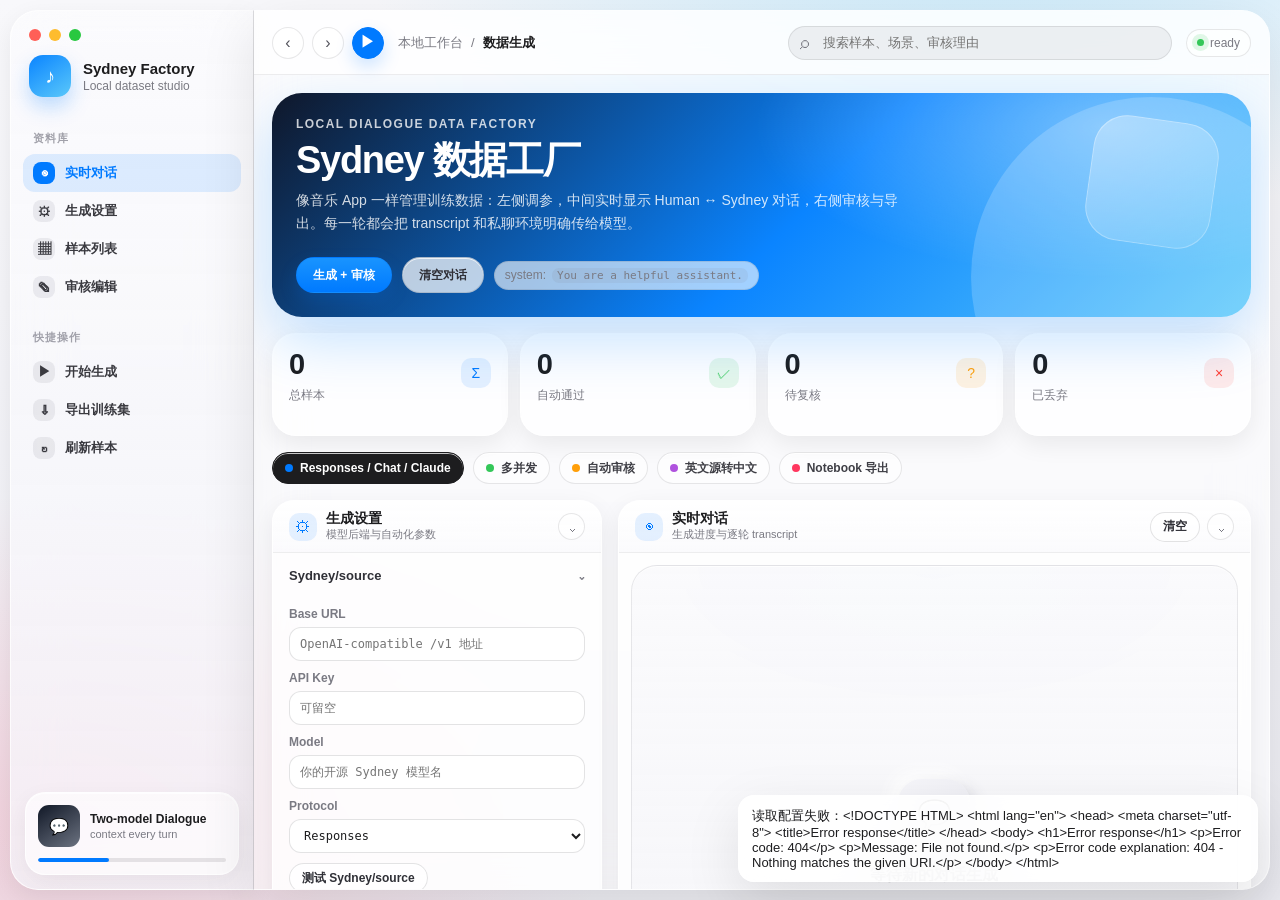
==== web/index.html @ c31b9634 "Add new styles for the web interface and create a backup of the old styles - Introduced a new CSS fi" ====
<!doctype html>
<html lang="zh-CN">
<head>
  <meta charset="utf-8" />
  <meta name="viewport" content="width=device-width, initial-scale=1" />
  <meta name="color-scheme" content="light" />
  <title>Sydney Data Factory</title>
  <link rel="stylesheet" href="/web/style.css" />
</head>
<body>
  <div class="app">
    <aside class="sidebar">
      <div class="traffic"><span class="dot red"></span><span class="dot yellow"></span><span class="dot green"></span></div>
      <div class="brand"><div class="brandIcon">♪</div><div class="brandText"><b>Sydney Factory</b><span>Local dataset studio</span></div></div>
      <div class="navBlock"><div class="navTitle">资料库</div><div class="navItem active" onclick="scrollToSection('livePanel')"><span class="ico">◉</span>实时对话</div><div class="navItem" onclick="scrollToSection('controlPanel')"><span class="ico">⚙</span>生成设置</div><div class="navItem" onclick="scrollToSection('samplePanel')"><span class="ico">▦</span>样本列表</div><div class="navItem" onclick="scrollToSection('reviewPanel')"><span class="ico">✎</span>审核编辑</div></div>
      <div class="navBlock"><div class="navTitle">快捷操作</div><div class="navItem" onclick="generate()"><span class="ico">▶</span>开始生成</div><div class="navItem" onclick="exportData()"><span class="ico">⇩</span>导出训练集</div><div class="navItem" onclick="loadSamples()"><span class="ico">↻</span>刷新样本</div></div>
      <div class="sideFoot"><div class="miniPlayer"><div class="miniRow"><div class="cover">💬</div><div style="min-width:0"><div class="miniTitle">Two-model Dialogue</div><div class="miniSub">context every turn</div></div></div><div class="miniBar"><i id="sideProgress"></i></div></div></div>
    </aside>
    <main class="main">
      <header class="topbar"><div class="toolbarBtns"><button class="iconBtn" onclick="history.back()">‹</button><button class="iconBtn" onclick="history.forward()">›</button><button class="iconBtn primary" onclick="generate()">▶</button></div><div class="crumb"><span>本地工作台</span><span>/</span><b>数据生成</b></div><div class="searchWrap"><input id="search" placeholder="搜索样本、场景、审核理由" onkeydown="if(event.key==='Enter') loadSamples()" /></div><div class="toolbarMeta"><span class="pill"><i class="pulse"></i><span id="topStatus">ready</span></span></div></header>
      <div class="content">
        <section class="heroGrid"><div class="heroCard"><div class="eyebrow">LOCAL DIALOGUE DATA FACTORY</div><div class="heroTitle">Sydney 数据工厂</div><div class="heroDesc">像音乐 App 一样管理训练数据：左侧调参，中间实时显示 Human ↔ Sydney 对话，右侧审核与导出。每一轮都会把 transcript 和私聊环境明确传给模型。</div><div class="heroActions"><button id="genBtn" class="btn lg" onclick="generate()">生成 + 审核</button><button class="btn secondary lg" onclick="clearLiveChat()">清空对话</button><span class="pill">system: <code>You are a helpful assistant.</code></span></div></div><div class="statGrid"><div class="stat"><span class="trend">Σ</span><b id="stTotal">0</b><span>总样本</span></div><div class="stat green"><span class="trend">✓</span><b id="stAccepted">0</b><span>自动通过</span></div><div class="stat orange"><span class="trend">?</span><b id="stReview">0</b><span>待复核</span></div><div class="stat red"><span class="trend">×</span><b id="stRejected">0</b><span>已丢弃</span></div></div></section>
        <div class="chipRow"><span class="chip active"><i></i>Responses / Chat / Claude</span><span class="chip"><i style="background:var(--green)"></i>多并发</span><span class="chip"><i style="background:var(--orange)"></i>自动审核</span><span class="chip"><i style="background:var(--purple)"></i>英文源转中文</span><span class="chip"><i style="background:var(--pink)"></i>Notebook 导出</span></div>
        <section class="workspace">
          <aside class="stack">
            <div class="panel" id="controlPanel"><div class="panelHead"><div class="panelTitle"><span class="badgeIcon">⚙</span><div><h2>生成设置</h2><div class="panelSub">模型后端与自动化参数</div></div></div><div class="panelTools"><button class="foldBtn" onclick="togglePanel('controlPanel')">⌄</button></div></div><div class="panelBody">
              <details class="section" open><summary>Sydney/source</summary><div class="sectionInner"><div class="label">Base URL</div><input id="teacherBase" class="input" placeholder="OpenAI-compatible /v1 地址" /><div class="label">API Key</div><input id="teacherKey" class="input" type="password" placeholder="可留空" /><div class="label">Model</div><input id="teacherModel" class="input" placeholder="你的开源 Sydney 模型名" /><div class="label">Protocol</div><select id="teacherProtocol" class="select"><option value="responses">Responses</option><option value="chat_completions">Chat Completions</option><option value="claude_messages">Claude Messages</option></select><button class="btn secondary" style="margin-top:10px" onclick="testTeacher()">测试 Sydney/source</button><div class="hint" style="margin-top:8px">训练样本 system 固定为：<code>You are a helpful assistant.</code></div></div></details>
              <details class="section" open><summary>Human / Translator / Judge</summary><div class="sectionInner"><label class="switchLine hint"><input id="sameAuxModel" type="checkbox" onchange="syncAuxUi()" /> 三者使用相同强模型配置</label><label class="switchLine hint"><input id="translateToZh" type="checkbox" checked /> 英文源对话后翻译为中文</label><label class="switchLine hint"><input id="useJudge" type="checkbox" /> 使用 LLM Judge</label><div class="hint" style="margin-top:8px">共用配置只在 Human、Translator、Judge 之间选择，不会复用 Sydney/source。</div></div></details>
              <details class="section"><summary>Human Simulator</summary><div class="sectionInner"><div class="label">Base URL</div><input id="simulatorBase" class="input" placeholder="留空则使用本地短句模拟器" /><div class="label">API Key</div><input id="simulatorKey" class="input" type="password" /><div class="label">Model</div><input id="simulatorModel" class="input" placeholder="gpt / claude / glm / qwen ..." /><div class="label">Protocol</div><select id="simulatorProtocol" class="select"><option value="responses">Responses</option><option value="chat_completions">Chat Completions</option><option value="claude_messages">Claude Messages</option></select><button class="btn secondary" style="margin-top:10px" onclick="testSimulator()">测试 Human</button></div></details>
              <details class="section"><summary>Translator</summary><div class="sectionInner"><div class="label">Base URL</div><input id="translatorBase" class="input" placeholder="强模型 /v1 地址" /><div class="label">API Key</div><input id="translatorKey" class="input" type="password" /><div class="label">Model</div><input id="translatorModel" class="input" placeholder="推荐强中文模型" /><div class="label">Protocol</div><select id="translatorProtocol" class="select"><option value="responses">Responses</option><option value="chat_completions">Chat Completions</option><option value="claude_messages">Claude Messages</option></select><button class="btn secondary" style="margin-top:10px" onclick="testTranslator()">测试 Translator</button></div></details>
              <details class="section"><summary>Judge</summary><div class="sectionInner"><div class="label">Base URL</div><input id="judgeBase" class="input" /><div class="label">API Key</div><input id="judgeKey" class="input" type="password" /><div class="label">Model</div><input id="judgeModel" class="input" /><div class="label">Protocol</div><select id="judgeProtocol" class="select"><option value="responses">Responses</option><option value="chat_completions">Chat Completions</option><option value="claude_messages">Claude Messages</option></select></div></details>
              <details class="section" open><summary>生成参数</summary><div class="sectionInner"><div class="row"><div><div class="label">数量</div><input id="count" class="input" type="number" min="1" max="100" value="5" /></div><div><div class="label">并发</div><input id="concurrency" class="input" type="number" min="1" max="16" value="3" /></div></div><div class="row"><div><div class="label">最大轮数</div><input id="maxTurns" class="input" type="number" min="2" max="20" value="12" /></div><div><div class="label">随机种子</div><input id="seed" class="input" type="number" placeholder="可空" /></div></div><button class="btn" style="margin-top:12px;width:100%" onclick="generate()">生成 + 审核</button></div></details>
            </div></div>
            <div class="panel" id="exportPanel"><div class="panelHead"><div class="panelTitle"><span class="badgeIcon">⇩</span><div><h2>训练导出</h2><div class="panelSub">JSONL + Unsloth Notebook</div></div></div><button class="foldBtn" onclick="togglePanel('exportPanel')">⌄</button></div><div class="panelBody exportCard"><div class="exportGrid"><div><div class="label">目标模型</div><select id="targetModel" class="select"><option value="qwen36_27b">Qwen3.6-27B</option><option value="gemma4_31b">Gemma 4 31B</option></select></div><div><div class="label">训练模式</div><select id="trainMode" class="select"><option value="qlora">QLoRA</option><option value="lora">LoRA</option><option value="fft">FFT</option></select></div><label class="switchLine hint"><input id="includeReview" type="checkbox" /> 包含 needs_review</label><label class="switchLine hint"><input id="onlyDistill" type="checkbox" checked /> 只导出逐轮蒸馏样本</label><button class="btn good" onclick="exportData()">导出 JSONL + Notebook</button><div id="exportLinks" class="links hint"></div></div></div></div>
          </aside>
          <main class="stack"><div class="panel" id="livePanel"><div class="panelHead"><div class="panelTitle"><span class="badgeIcon">◉</span><div><h2>实时对话</h2><div class="panelSub">生成进度与逐轮 transcript</div></div></div><div class="panelTools"><button class="btn secondary" onclick="clearLiveChat()">清空</button><button class="foldBtn" onclick="togglePanel('livePanel')">⌄</button></div></div><div class="panelBody liveShell"><div id="jobPanel" class="jobPanel"><div class="jobTop"><div><div id="jobStatus" class="jobTitle">idle</div><div id="jobCounts" class="hint">等待生成任务</div></div><span class="pill"><span id="jobPercent">0%</span></span></div><div class="progressLine"><div id="jobBar"></div></div></div><div class="liveChat" id="liveChat"><div class="liveEmpty"><div><div class="emptyIcon">💬</div><b>等待新的对话生成</b><div class="hint" style="margin-top:8px">点击“生成 + 审核”后，这里会实时展示 Human / Sydney 聊天气泡。</div></div></div></div></div></div>
            <div class="panel" id="samplePanel"><div class="panelHead"><div class="panelTitle"><span class="badgeIcon">▦</span><div><h2>样本列表</h2><div class="panelSub">按状态筛选、搜索、选择样本</div></div></div><button class="foldBtn" onclick="togglePanel('samplePanel')">⌄</button></div><div class="panelBody"><div class="tabs"><div class="seg"><button class="tab active" data-status="accepted" onclick="setStatus('accepted')">accepted</button><button class="tab" data-status="needs_review" onclick="setStatus('needs_review')">review</button><button class="tab" data-status="rejected" onclick="setStatus('rejected')">rejected</button><button class="tab" data-status="all" onclick="setStatus('all')">all</button></div><button class="btn secondary" onclick="loadSamples()">刷新</button></div><div class="list" id="sampleList"></div></div></div>
          </main>
          <aside class="stack rightRail"><div class="panel" id="reviewPanel"><div class="panelHead"><div class="panelTitle"><span class="badgeIcon">✎</span><div><h2>审核编辑</h2><div class="panelSub">人工复核、修改与丢弃</div></div></div><button class="foldBtn" onclick="togglePanel('reviewPanel')">⌄</button></div><div class="panelBody"><details class="section" open><summary>对话预览</summary><div class="chat" id="chat"><div class="hint">选择样本查看对话。</div></div></details><details class="section"><summary>编辑样本</summary><div class="sectionInner"><div class="row"><div><div class="label">状态</div><select id="editStatus" class="select"><option>accepted</option><option>needs_review</option><option>rejected</option></select></div><div><div class="label">评分</div><input id="editScore" class="input" type="number" min="0" max="10" step="0.1" /></div></div><div class="label">messages JSON</div><textarea id="jsonEdit" class="textarea jsonbox" spellcheck="false"></textarea><div class="row" style="margin-top:10px"><button class="btn good" onclick="saveSample()">保存</button><button class="btn danger" onclick="quickReject()">丢弃</button></div></div></details><details class="section" open><summary>审核理由</summary><div class="sectionInner"><div id="reviewReasons" class="hint"></div><div class="label">样本 ID</div><div id="sampleId" class="meta">-</div></div></details></div></div></aside>
        </section>
      </div>
    </main>
  </div>
  <div class="toast" id="toast"></div>
  <script src="/web/app.js"></script>
</body>
</html>
---- web/style.css ----
:root{--bg:#f2f2f7;--panel:#fff;--text:#1d1d1f;--muted:#7a7a83;--muted-2:#a1a1aa;--line:rgba(60,60,67,.16);--line-2:rgba(60,60,67,.09);--blue:#007aff;--green:#34c759;--orange:#ff9f0a;--red:#ff3b30;--purple:#af52de;--pink:#ff375f;--teal:#5ac8fa;--shadow:0 18px 55px rgba(0,0,0,.10);--soft:0 8px 24px rgba(0,0,0,.07);--inner:inset 0 1px 0 rgba(255,255,255,.75);--r-xl:30px;--r-lg:22px;--side:244px;--font:-apple-system,BlinkMacSystemFont,"SF Pro Text","SF Pro Display","Segoe UI","PingFang SC","Microsoft YaHei",sans-serif;--mono:"SF Mono","Cascadia Code",ui-monospace,Menlo,Consolas,monospace}*{box-sizing:border-box}html{scroll-behavior:smooth;background:var(--bg)}body{margin:0;min-height:100vh;overflow:hidden;color:var(--text);font-family:var(--font);background:radial-gradient(1100px 560px at 78% -12%,rgba(90,200,250,.35),transparent 60%),radial-gradient(900px 540px at 4% 92%,rgba(255,55,95,.16),transparent 62%),linear-gradient(180deg,#f8f8fb 0%,#ececf2 100%);-webkit-font-smoothing:antialiased}body:before{content:"";position:fixed;inset:0;pointer-events:none;background-image:linear-gradient(rgba(255,255,255,.65),rgba(255,255,255,.16));z-index:-1}button,input,select,textarea{font:inherit}button{user-select:none}a{color:var(--blue);text-decoration:none}code{font-family:var(--mono);font-size:.92em;background:rgba(118,118,128,.10);border-radius:7px;padding:1px 5px}.app{height:100vh;display:grid;grid-template-columns:var(--side) minmax(0,1fr);padding:10px}.sidebar{height:calc(100vh - 20px);border-radius:28px 0 0 28px;background:linear-gradient(180deg,rgba(251,251,253,.88),rgba(244,244,249,.78));border:1px solid rgba(255,255,255,.72);border-right:1px solid var(--line);backdrop-filter:blur(26px) saturate(1.35);box-shadow:var(--soft);display:flex;flex-direction:column;overflow:hidden}.traffic{display:flex;gap:8px;padding:18px 18px 8px}.dot{width:12px;height:12px;border-radius:50%}.dot.red{background:#ff5f57}.dot.yellow{background:#febc2e}.dot.green{background:#28c840}.brand{padding:6px 18px 18px;display:flex;gap:12px;align-items:center}.brandIcon{width:42px;height:42px;border-radius:14px;background:linear-gradient(145deg,#0a84ff,#5ac8fa);display:grid;place-items:center;color:#fff;box-shadow:0 10px 20px rgba(0,122,255,.25);font-size:20px}.brandText b{display:block;font-size:15px}.brandText span{display:block;color:var(--muted);font-size:12px;margin-top:2px}.navBlock{padding:8px 12px}.navTitle{padding:8px 10px;color:var(--muted-2);font-size:11px;font-weight:800;text-transform:uppercase;letter-spacing:.08em}.navItem{height:38px;border-radius:12px;display:flex;align-items:center;gap:10px;padding:0 10px;color:#3a3a40;font-size:13px;font-weight:650;cursor:pointer;transition:.16s}.navItem:hover{background:rgba(118,118,128,.09)}.navItem.active{background:rgba(0,122,255,.12);color:var(--blue)}.navItem .ico{width:22px;height:22px;border-radius:8px;display:grid;place-items:center;background:rgba(118,118,128,.12);font-size:13px}.navItem.active .ico{background:var(--blue);color:#fff}.sideFoot{margin-top:auto;padding:14px}.miniPlayer{border-radius:20px;background:rgba(255,255,255,.62);border:1px solid rgba(255,255,255,.8);box-shadow:var(--inner),0 8px 24px rgba(0,0,0,.06);padding:12px}.miniRow{display:flex;align-items:center;gap:10px}.cover{width:42px;height:42px;border-radius:11px;background:linear-gradient(145deg,#111827,#6b7280);display:grid;place-items:center;color:white}.miniTitle{font-size:12px;font-weight:760;white-space:nowrap;overflow:hidden;text-overflow:ellipsis}.miniSub{font-size:11px;color:var(--muted);margin-top:2px}.miniBar{height:4px;border-radius:999px;background:rgba(60,60,67,.12);overflow:hidden;margin-top:11px}.miniBar i{display:block;width:38%;height:100%;background:var(--blue);border-radius:inherit}.main{height:calc(100vh - 20px);overflow:hidden;background:rgba(255,255,255,.58);border:1px solid rgba(255,255,255,.72);border-left:0;border-radius:0 28px 28px 0;backdrop-filter:blur(24px) saturate(1.25);box-shadow:var(--shadow);display:grid;grid-template-rows:64px minmax(0,1fr)}.topbar{display:flex;align-items:center;gap:14px;padding:12px 18px;border-bottom:1px solid var(--line-2);background:rgba(255,255,255,.62)}.toolbarBtns{display:flex;gap:8px}.iconBtn{width:32px;height:32px;border:1px solid rgba(60,60,67,.12);border-radius:999px;background:rgba(255,255,255,.72);color:#52525b;display:grid;place-items:center;cursor:pointer;box-shadow:var(--inner);transition:.16s}.iconBtn:hover{transform:translateY(-1px);background:white}.iconBtn.primary{background:var(--blue);color:white;border-color:var(--blue);box-shadow:0 8px 18px rgba(0,122,255,.2)}.crumb{display:flex;align-items:center;gap:8px;color:var(--muted);font-size:13px;min-width:190px}.crumb b{color:var(--text)}.searchWrap{margin-left:auto;position:relative;width:min(420px,30vw)}.searchWrap:before{content:"⌕";position:absolute;left:12px;top:50%;transform:translateY(-52%);color:var(--muted);font-size:18px}.searchWrap input{width:100%;height:34px;border:1px solid rgba(60,60,67,.12);border-radius:999px;background:rgba(118,118,128,.10);padding:0 12px 0 34px;outline:none;color:var(--text);font-size:13px}.searchWrap input:focus{background:white;border-color:rgba(0,122,255,.45);box-shadow:0 0 0 4px rgba(0,122,255,.10)}.toolbarMeta{display:flex;gap:8px;align-items:center}.pill{display:inline-flex;align-items:center;gap:6px;border:1px solid rgba(60,60,67,.12);background:rgba(255,255,255,.62);border-radius:999px;padding:6px 10px;font-size:12px;color:var(--muted);white-space:nowrap}.pulse{width:7px;height:7px;border-radius:50%;background:var(--green);box-shadow:0 0 0 5px rgba(52,199,89,.14)}.content{overflow:auto;padding:18px;scrollbar-width:none}.content::-webkit-scrollbar,.panelBody::-webkit-scrollbar,.liveChat::-webkit-scrollbar,.list::-webkit-scrollbar,.chat::-webkit-scrollbar{display:none}.heroGrid{display:grid;grid-template-columns:minmax(0,1.55fr) minmax(320px,.85fr);gap:16px;margin-bottom:16px}.heroCard{min-height:218px;border-radius:var(--r-xl);position:relative;overflow:hidden;padding:24px;color:#fff;background:radial-gradient(600px 260px at 85% 15%,rgba(255,255,255,.34),transparent 58%),linear-gradient(135deg,#0f172a 0%,#0a84ff 54%,#5ac8fa 100%);box-shadow:0 22px 60px rgba(10,132,255,.24)}.heroCard:before{content:"";position:absolute;right:-80px;bottom:-140px;width:360px;height:360px;border-radius:50%;background:rgba(255,255,255,.18)}.heroCard:after{content:"";position:absolute;right:36px;top:26px;width:126px;height:126px;border-radius:34px;background:linear-gradient(145deg,rgba(255,255,255,.32),rgba(255,255,255,.08));box-shadow:inset 0 0 0 1px rgba(255,255,255,.28);transform:rotate(8deg)}.eyebrow{font-size:12px;font-weight:850;letter-spacing:.12em;text-transform:uppercase;opacity:.78}.heroTitle{font-size:38px;font-weight:850;letter-spacing:-1.3px;line-height:1;margin:10px 0}.heroDesc{max-width:620px;font-size:14px;line-height:1.65;opacity:.82}.heroActions{display:flex;gap:10px;margin-top:22px;align-items:center;position:relative;z-index:1}.statGrid{display:grid;grid-template-columns:repeat(2,1fr);gap:12px}.stat{min-height:103px;border-radius:24px;background:rgba(255,255,255,.72);border:1px solid rgba(255,255,255,.78);box-shadow:var(--soft),var(--inner);padding:16px}.stat b{display:block;font-size:29px;font-weight:850;letter-spacing:-1px;line-height:1}.stat span{display:block;margin-top:8px;color:var(--muted);font-size:12px}.stat .trend{float:right;width:30px;height:30px;border-radius:10px;display:grid;place-items:center;background:rgba(0,122,255,.10);color:var(--blue);font-size:14px}.stat.red .trend{background:rgba(255,59,48,.10);color:var(--red)}.stat.orange .trend{background:rgba(255,159,10,.12);color:var(--orange)}.stat.green .trend{background:rgba(52,199,89,.12);color:var(--green)}.chipRow{display:flex;gap:9px;flex-wrap:wrap;margin-bottom:16px}.chip{height:32px;border:1px solid rgba(60,60,67,.12);background:rgba(255,255,255,.62);border-radius:999px;padding:0 12px;display:inline-flex;align-items:center;gap:7px;color:#3f3f46;font-size:12px;font-weight:650;box-shadow:var(--inner)}.chip.active{background:#1d1d1f;color:#fff;border-color:#1d1d1f}.chip i{width:8px;height:8px;border-radius:50%;background:var(--blue);display:inline-block}.workspace{display:grid;grid-template-columns:360px minmax(520px,1fr) 390px;gap:16px;align-items:start}.stack{display:grid;gap:16px}.panel{border-radius:var(--r-lg);background:rgba(255,255,255,.72);border:1px solid rgba(255,255,255,.82);box-shadow:var(--soft),var(--inner);overflow:hidden}.panelHead{height:52px;display:flex;align-items:center;justify-content:space-between;gap:10px;padding:0 16px;border-bottom:1px solid var(--line-2);background:linear-gradient(180deg,rgba(255,255,255,.72),rgba(247,247,251,.50))}.panelTitle{display:flex;align-items:center;gap:9px;min-width:0}.panelTitle .badgeIcon{width:28px;height:28px;border-radius:10px;display:grid;place-items:center;background:rgba(0,122,255,.10);color:var(--blue)}.panel h2{font-size:14px;line-height:1;margin:0;font-weight:800;letter-spacing:-.15px}.panelSub{font-size:11px;color:var(--muted);margin-top:2px}.panelTools{display:flex;align-items:center;gap:7px}.foldBtn{width:27px;height:27px;border:1px solid rgba(60,60,67,.12);background:rgba(255,255,255,.68);border-radius:999px;color:var(--muted);cursor:pointer;display:grid;place-items:center;transition:.16s}.foldBtn:hover{background:white}.panelBody{max-height:2200px;transition:max-height .26s ease,opacity .18s ease;overflow:auto}.panel.collapsed .panelBody{max-height:0!important;opacity:0;overflow:hidden}.panel.collapsed .foldBtn{transform:rotate(-90deg)}details.section{border-bottom:1px solid var(--line-2)}details.section:last-child{border-bottom:0}details.section>summary{list-style:none;cursor:pointer;height:44px;padding:0 16px;display:flex;align-items:center;justify-content:space-between;font-size:13px;font-weight:760;color:#303037}details.section>summary::-webkit-details-marker{display:none}details.section>summary:after{content:"⌄";color:var(--muted);transition:.15s}details.section:not([open])>summary:after{transform:rotate(-90deg)}.sectionInner{padding:0 16px 16px}.label{margin:10px 0 6px;color:var(--muted);font-size:12px;font-weight:700}.hint{color:var(--muted);font-size:12px;line-height:1.5}.input,.select,.textarea{width:100%;border:1px solid rgba(60,60,67,.14);background:rgba(255,255,255,.84);color:var(--text);border-radius:12px;padding:8px 10px;outline:none;font:12px var(--mono);box-shadow:var(--inner)}.input,.select{height:34px}.input:focus,.select:focus,.textarea:focus{border-color:rgba(0,122,255,.52);box-shadow:0 0 0 4px rgba(0,122,255,.10),var(--inner)}.row{display:grid;grid-template-columns:1fr 1fr;gap:9px}.textarea{line-height:1.45}.jsonbox{height:240px;resize:vertical}.switchLine{display:flex;align-items:center;gap:8px;min-height:28px}.switchLine input{accent-color:var(--blue)}.btn{height:30px;border:1px solid rgba(0,122,255,.26);background:linear-gradient(180deg,#1994ff,#007aff);color:#fff;border-radius:999px;padding:0 12px;font-size:12px;font-weight:800;cursor:pointer;box-shadow:0 8px 18px rgba(0,122,255,.18);transition:.16s;display:inline-flex;align-items:center;justify-content:center;gap:7px}.btn:hover{transform:translateY(-1px);filter:brightness(1.02)}.btn.secondary{background:rgba(255,255,255,.72);color:#303037;border-color:rgba(60,60,67,.14);box-shadow:var(--inner)}.btn.good{background:linear-gradient(180deg,#42d575,#34c759);border-color:rgba(52,199,89,.24);box-shadow:0 8px 18px rgba(52,199,89,.16)}.btn.danger{background:linear-gradient(180deg,#ff6961,#ff3b30);border-color:rgba(255,59,48,.22);box-shadow:0 8px 18px rgba(255,59,48,.15)}.btn:disabled{opacity:.58;cursor:not-allowed;transform:none}.btn.lg{height:36px;padding:0 16px}.seg{display:flex;background:rgba(118,118,128,.12);border-radius:999px;padding:3px;gap:3px}.seg .tab{height:27px;border:0;background:transparent;border-radius:999px;padding:0 10px;color:var(--muted);font-size:12px;font-weight:760;cursor:pointer}.seg .tab.active{background:white;color:var(--text);box-shadow:0 1px 4px rgba(0,0,0,.08)}.jobPanel{border:1px solid rgba(60,60,67,.10);border-radius:20px;background:rgba(255,255,255,.68);padding:12px;box-shadow:var(--inner);display:none}.jobTop{display:flex;justify-content:space-between;gap:12px;align-items:center}.jobTitle{font-size:13px;font-weight:820}.progressLine{height:7px;border-radius:999px;overflow:hidden;background:rgba(60,60,67,.12);margin-top:11px}#jobBar{height:100%;width:0%;background:linear-gradient(90deg,var(--blue),var(--green));transition:width .28s ease}.liveShell{padding:12px;display:grid;gap:12px}.liveChat{min-height:560px;max-height:calc(100vh - 440px);border:1px solid rgba(60,60,67,.10);border-radius:26px;background:linear-gradient(180deg,rgba(250,250,252,.92),rgba(242,242,247,.78)),radial-gradient(500px 240px at 50% 0,rgba(0,122,255,.08),transparent 70%);overflow:auto;padding:18px;box-shadow:inset 0 1px 0 rgba(255,255,255,.8)}.liveEmpty{height:100%;min-height:450px;display:grid;place-items:center;text-align:center;color:var(--muted)}.emptyIcon{width:72px;height:72px;border-radius:24px;background:linear-gradient(145deg,#f7f7fb,#e9e9f0);display:grid;place-items:center;margin:0 auto 14px;box-shadow:7px 7px 16px #d9d9e1,-7px -7px 16px #fff;font-size:28px}.bubble{max-width:82%;padding:9px 12px;border-radius:19px;margin:8px 0;line-height:1.52;white-space:pre-wrap;font-size:13px;box-shadow:0 2px 8px rgba(0,0,0,.04);position:relative}.bubble.user{margin-left:auto;background:var(--blue);color:white;border-bottom-right-radius:7px}.bubble.assistant{background:#e9e9ef;color:#1d1d1f;border-bottom-left-radius:7px}.bubble.system{max-width:100%;font-size:12px;color:var(--muted);border:1px dashed rgba(60,60,67,.18);background:rgba(255,255,255,.62);box-shadow:none}.bubble.event{max-width:100%;margin:8px auto;text-align:center;background:transparent;box-shadow:none;color:var(--muted);font-size:11px;padding:3px}.bubble.warn{max-width:100%;background:rgba(255,159,10,.12);color:#8a4b00}.bubble.error{max-width:100%;background:rgba(255,59,48,.10);color:#b42318}.bubble:before{display:block;font-size:10px;opacity:.68;margin-bottom:3px}.bubble.user:before{content:"Human"}.bubble.assistant:before{content:"Sydney"}.chat{padding:14px;max-height:520px;overflow:auto;background:linear-gradient(180deg,rgba(250,250,252,.76),rgba(255,255,255,.52))}.tabs{display:flex;gap:8px;padding:10px;border-bottom:1px solid var(--line-2);align-items:center;flex-wrap:wrap}.list{max-height:520px;overflow:auto;padding:10px}.card{border:1px solid rgba(60,60,67,.11);border-radius:18px;background:rgba(255,255,255,.70);padding:12px;margin-bottom:9px;cursor:pointer;box-shadow:var(--inner);transition:.16s}.card:hover{transform:translateY(-1px);border-color:rgba(0,122,255,.32);box-shadow:0 10px 22px rgba(0,0,0,.06)}.card.active{outline:3px solid rgba(0,122,255,.16);border-color:rgba(0,122,255,.50)}.cardTop{display:flex;justify-content:space-between;gap:12px;align-items:flex-start}.cardTop b{font-size:13px;line-height:1.25}.score{font-family:var(--mono);color:var(--blue);font-weight:900}.badge{display:inline-flex;border:1px solid rgba(60,60,67,.12);border-radius:999px;padding:2px 7px;font-size:11px;color:var(--muted);margin:7px 5px 0 0;background:rgba(255,255,255,.58)}.preview{font-size:12px;color:#4b4b52;line-height:1.5;margin-top:8px;display:-webkit-box;-webkit-line-clamp:3;-webkit-box-orient:vertical;overflow:hidden}.meta{font-family:var(--mono);font-size:11px;color:var(--muted);word-break:break-all}.reason{border-left:3px solid var(--blue);padding:8px 10px;background:rgba(0,122,255,.08);border-radius:10px;margin:8px 0;color:#303037;font-size:12px;line-height:1.45}.links a{display:block;margin:7px 0;color:var(--blue)}.exportCard{padding:14px}.exportGrid{display:grid;gap:9px}.toast{position:fixed;right:22px;bottom:18px;width:min(520px,90vw);z-index:50}.toast div{background:rgba(255,255,255,.90);border:1px solid rgba(255,255,255,.85);backdrop-filter:blur(22px);box-shadow:var(--shadow);border-radius:16px;padding:11px 13px;margin-top:8px;font-size:13px}.spinner{display:inline-block;width:12px;height:12px;border:2px solid rgba(255,255,255,.5);border-top-color:white;border-radius:999px;animation:spin .8s linear infinite}@keyframes spin{to{transform:rotate(360deg)}}@media(max-width:1450px){.workspace{grid-template-columns:330px minmax(500px,1fr)}.rightRail{grid-column:1/-1;display:grid;grid-template-columns:1fr 1fr;gap:16px}.liveChat{max-height:620px}.heroGrid{grid-template-columns:1fr}.statGrid{grid-template-columns:repeat(4,1fr)}}@media(max-width:1040px){body{overflow:auto}.app{height:auto;min-height:100vh;display:block;padding:8px}.sidebar{height:auto;border-radius:24px;margin-bottom:8px}.main{height:auto;min-height:100vh;border-radius:24px;border-left:1px solid rgba(255,255,255,.72)}.content{overflow:visible}.workspace,.rightRail{grid-template-columns:1fr}.heroGrid,.statGrid{grid-template-columns:1fr 1fr}.searchWrap{width:240px}.navBlock{display:none}.sideFoot{display:none}}
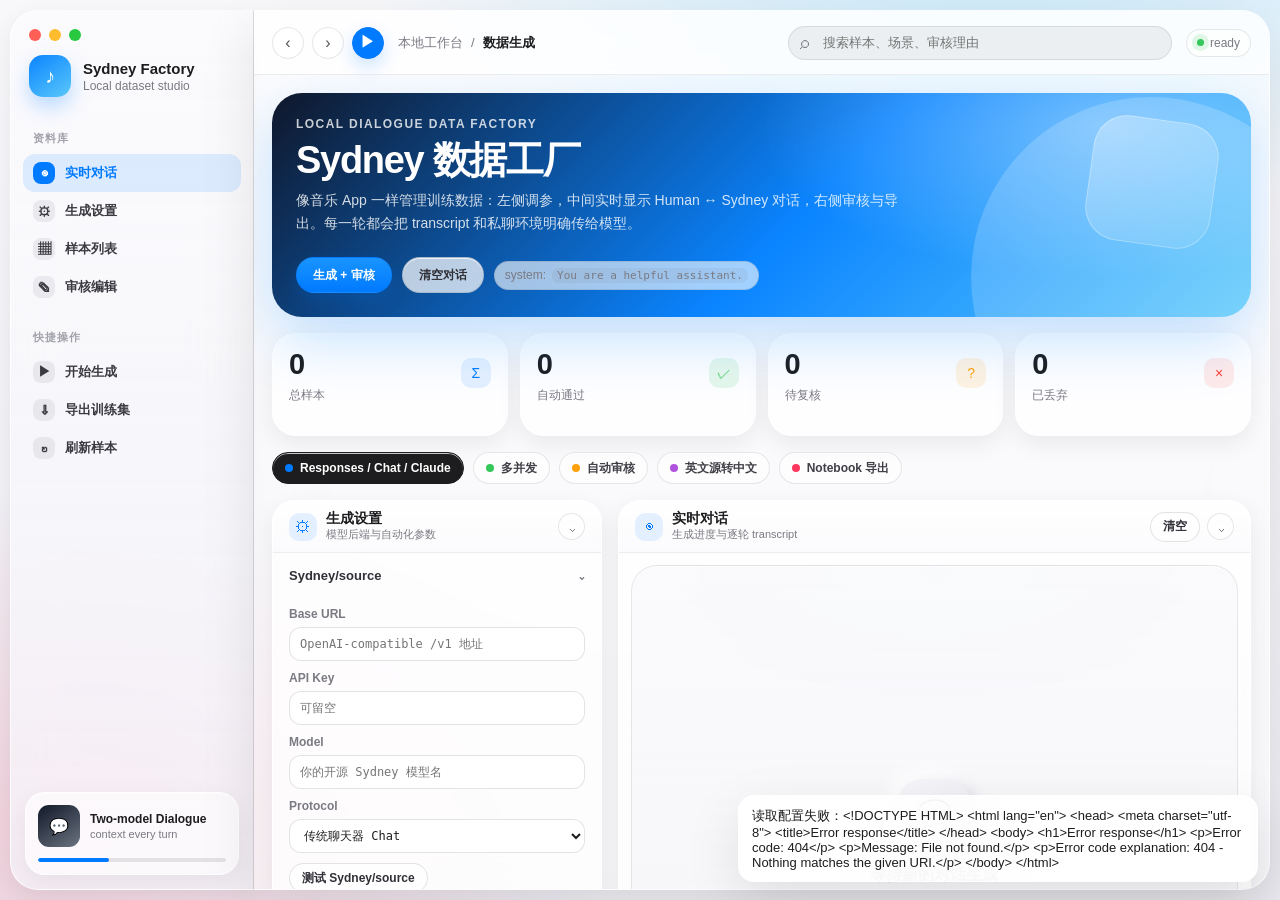
==== commit 3e43782c: "feat: Enhance dialogue generation and review features - Added new configuration options in app.py fo" ====
--- a/web/index.html
+++ b/web/index.html
@@ -24,12 +24,12 @@
         <section class="workspace">
           <aside class="stack">
             <div class="panel" id="controlPanel"><div class="panelHead"><div class="panelTitle"><span class="badgeIcon">⚙</span><div><h2>生成设置</h2><div class="panelSub">模型后端与自动化参数</div></div></div><div class="panelTools"><button class="foldBtn" onclick="togglePanel('controlPanel')">⌄</button></div></div><div class="panelBody">
-              <details class="section" open><summary>Sydney/source</summary><div class="sectionInner"><div class="label">Base URL</div><input id="teacherBase" class="input" placeholder="OpenAI-compatible /v1 地址" /><div class="label">API Key</div><input id="teacherKey" class="input" type="password" placeholder="可留空" /><div class="label">Model</div><input id="teacherModel" class="input" placeholder="你的开源 Sydney 模型名" /><div class="label">Protocol</div><select id="teacherProtocol" class="select"><option value="responses">Responses</option><option value="chat_completions">Chat Completions</option><option value="claude_messages">Claude Messages</option></select><button class="btn secondary" style="margin-top:10px" onclick="testTeacher()">测试 Sydney/source</button><div class="hint" style="margin-top:8px">训练样本 system 固定为：<code>You are a helpful assistant.</code></div></div></details>
+              <details class="section" open><summary>Sydney/source</summary><div class="sectionInner"><div class="label">Base URL</div><input id="teacherBase" class="input" placeholder="OpenAI-compatible /v1 地址" /><div class="label">API Key</div><input id="teacherKey" class="input" type="password" placeholder="可留空" /><div class="label">Model</div><input id="teacherModel" class="input" placeholder="你的开源 Sydney 模型名" /><div class="label">Protocol</div><select id="teacherProtocol" class="select"><option value="legacy_chat_completions">传统聊天器 Chat</option><option value="chat_completions">Chat Completions</option><option value="responses">Responses</option><option value="claude_messages">Claude Messages</option></select><button class="btn secondary" style="margin-top:10px" onclick="testTeacher()">测试 Sydney/source</button><div class="hint" style="margin-top:8px">推荐使用“传统聊天器 Chat”：生成时不给 Sydney/source 注入提示词，只传 user/assistant 历史；训练样本 system 仍固定为：<code>You are a helpful assistant.</code></div></div></details>
               <details class="section" open><summary>Human / Translator / Judge</summary><div class="sectionInner"><label class="switchLine hint"><input id="sameAuxModel" type="checkbox" onchange="syncAuxUi()" /> 三者使用相同强模型配置</label><label class="switchLine hint"><input id="translateToZh" type="checkbox" checked /> 英文源对话后翻译为中文</label><label class="switchLine hint"><input id="useJudge" type="checkbox" /> 使用 LLM Judge</label><div class="hint" style="margin-top:8px">共用配置只在 Human、Translator、Judge 之间选择，不会复用 Sydney/source。</div></div></details>
               <details class="section"><summary>Human Simulator</summary><div class="sectionInner"><div class="label">Base URL</div><input id="simulatorBase" class="input" placeholder="留空则使用本地短句模拟器" /><div class="label">API Key</div><input id="simulatorKey" class="input" type="password" /><div class="label">Model</div><input id="simulatorModel" class="input" placeholder="gpt / claude / glm / qwen ..." /><div class="label">Protocol</div><select id="simulatorProtocol" class="select"><option value="responses">Responses</option><option value="chat_completions">Chat Completions</option><option value="claude_messages">Claude Messages</option></select><button class="btn secondary" style="margin-top:10px" onclick="testSimulator()">测试 Human</button></div></details>
               <details class="section"><summary>Translator</summary><div class="sectionInner"><div class="label">Base URL</div><input id="translatorBase" class="input" placeholder="强模型 /v1 地址" /><div class="label">API Key</div><input id="translatorKey" class="input" type="password" /><div class="label">Model</div><input id="translatorModel" class="input" placeholder="推荐强中文模型" /><div class="label">Protocol</div><select id="translatorProtocol" class="select"><option value="responses">Responses</option><option value="chat_completions">Chat Completions</option><option value="claude_messages">Claude Messages</option></select><button class="btn secondary" style="margin-top:10px" onclick="testTranslator()">测试 Translator</button></div></details>
               <details class="section"><summary>Judge</summary><div class="sectionInner"><div class="label">Base URL</div><input id="judgeBase" class="input" /><div class="label">API Key</div><input id="judgeKey" class="input" type="password" /><div class="label">Model</div><input id="judgeModel" class="input" /><div class="label">Protocol</div><select id="judgeProtocol" class="select"><option value="responses">Responses</option><option value="chat_completions">Chat Completions</option><option value="claude_messages">Claude Messages</option></select></div></details>
-              <details class="section" open><summary>生成参数</summary><div class="sectionInner"><div class="row"><div><div class="label">数量</div><input id="count" class="input" type="number" min="1" max="100" value="5" /></div><div><div class="label">并发</div><input id="concurrency" class="input" type="number" min="1" max="16" value="3" /></div></div><div class="row"><div><div class="label">最大轮数</div><input id="maxTurns" class="input" type="number" min="2" max="20" value="12" /></div><div><div class="label">随机种子</div><input id="seed" class="input" type="number" placeholder="可空" /></div></div><button class="btn" style="margin-top:12px;width:100%" onclick="generate()">生成 + 审核</button></div></details>
+              <details class="section" open><summary>生成参数</summary><div class="sectionInner"><div class="row"><div><div class="label">数量</div><input id="count" class="input" type="number" min="1" max="100" value="5" /></div><div><div class="label">并发</div><input id="concurrency" class="input" type="number" min="1" max="16" value="3" /></div></div><div class="row"><div><div class="label">最大轮数</div><input id="maxTurns" class="input" type="number" min="2" max="20" value="12" /></div><div><div class="label">随机种子</div><input id="seed" class="input" type="number" placeholder="可空" /></div></div><div class="hint" style="margin-top:10px">Human 会在达到最小轮数后自动判断是否自然结束；默认不硬截断 Sydney 输出。</div><button class="btn" style="margin-top:12px;width:100%" onclick="generate()">生成 + 审核</button></div></details>
             </div></div>
             <div class="panel" id="exportPanel"><div class="panelHead"><div class="panelTitle"><span class="badgeIcon">⇩</span><div><h2>训练导出</h2><div class="panelSub">JSONL + Unsloth Notebook</div></div></div><button class="foldBtn" onclick="togglePanel('exportPanel')">⌄</button></div><div class="panelBody exportCard"><div class="exportGrid"><div><div class="label">目标模型</div><select id="targetModel" class="select"><option value="qwen36_27b">Qwen3.6-27B</option><option value="gemma4_31b">Gemma 4 31B</option></select></div><div><div class="label">训练模式</div><select id="trainMode" class="select"><option value="qlora">QLoRA</option><option value="lora">LoRA</option><option value="fft">FFT</option></select></div><label class="switchLine hint"><input id="includeReview" type="checkbox" /> 包含 needs_review</label><label class="switchLine hint"><input id="onlyDistill" type="checkbox" checked /> 只导出逐轮蒸馏样本</label><button class="btn good" onclick="exportData()">导出 JSONL + Notebook</button><div id="exportLinks" class="links hint"></div></div></div></div>
           </aside>
@@ -45,3 +45,6 @@
   <script src="/web/app.js"></script>
 </body>
 </html>
+
+
+
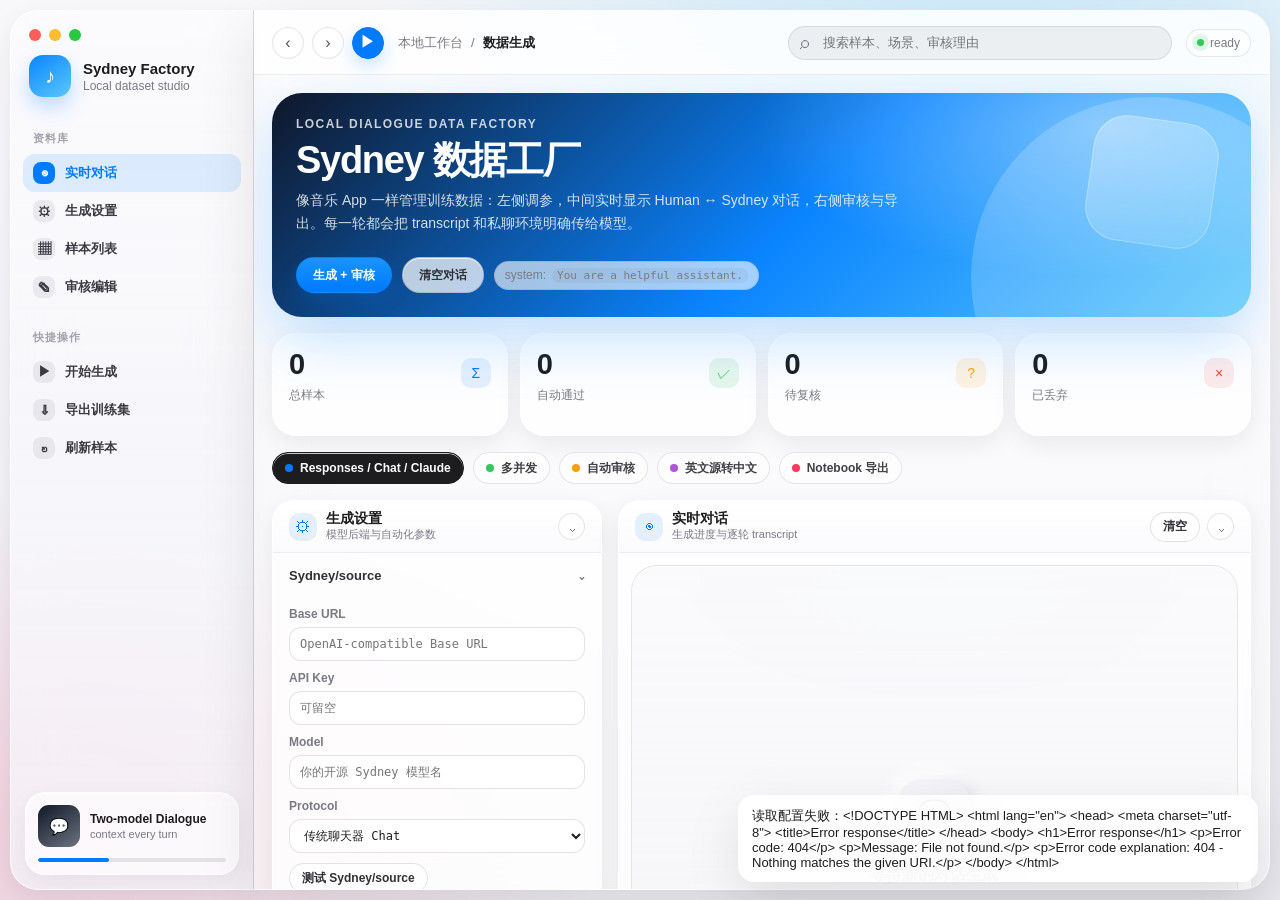
==== commit 46eebecf: "feat: Enhance vLLM CLI parameter probing and add timeout for help command - Introduced VLLM_HELP_TIM" ====
--- a/web/index.html
+++ b/web/index.html
@@ -24,12 +24,12 @@
         <section class="workspace">
           <aside class="stack">
             <div class="panel" id="controlPanel"><div class="panelHead"><div class="panelTitle"><span class="badgeIcon">⚙</span><div><h2>生成设置</h2><div class="panelSub">模型后端与自动化参数</div></div></div><div class="panelTools"><button class="foldBtn" onclick="togglePanel('controlPanel')">⌄</button></div></div><div class="panelBody">
-              <details class="section" open><summary>Sydney/source</summary><div class="sectionInner"><div class="label">Base URL</div><input id="teacherBase" class="input" placeholder="OpenAI-compatible /v1 地址" /><div class="label">API Key</div><input id="teacherKey" class="input" type="password" placeholder="可留空" /><div class="label">Model</div><input id="teacherModel" class="input" placeholder="你的开源 Sydney 模型名" /><div class="label">Protocol</div><select id="teacherProtocol" class="select"><option value="legacy_chat_completions">传统聊天器 Chat</option><option value="chat_completions">Chat Completions</option><option value="responses">Responses</option><option value="claude_messages">Claude Messages</option></select><button class="btn secondary" style="margin-top:10px" onclick="testTeacher()">测试 Sydney/source</button><div class="hint" style="margin-top:8px">推荐使用“传统聊天器 Chat”：生成时不给 Sydney/source 注入提示词，只传 user/assistant 历史；训练样本 system 仍固定为：<code>You are a helpful assistant.</code></div></div></details>
+              <details class="section" open><summary>Sydney/source</summary><div class="sectionInner"><div class="label">Base URL</div><input id="teacherBase" class="input" placeholder="OpenAI-compatible Base URL" /><div class="label">API Key</div><input id="teacherKey" class="input" type="password" placeholder="可留空" /><div class="label">Model</div><input id="teacherModel" class="input" placeholder="你的开源 Sydney 模型名" /><div class="label">Protocol</div><select id="teacherProtocol" class="select"><option value="legacy_chat_completions">传统聊天器 Chat</option><option value="chat_completions">Chat Completions</option><option value="responses">Responses</option><option value="claude_messages">Claude Messages</option></select><button class="btn secondary" style="margin-top:10px" onclick="testTeacher()">测试 Sydney/source</button><div class="hint" style="margin-top:8px">推荐使用“传统聊天器 Chat”：生成时不给 Sydney/source 注入提示词，只传 user/assistant 历史；训练样本 system 仍固定为：<code>You are a helpful assistant.</code></div></div></details>
               <details class="section" open><summary>Human / Translator / Judge</summary><div class="sectionInner"><label class="switchLine hint"><input id="sameAuxModel" type="checkbox" onchange="syncAuxUi()" /> 三者使用相同强模型配置</label><label class="switchLine hint"><input id="translateToZh" type="checkbox" checked /> 英文源对话后翻译为中文</label><label class="switchLine hint"><input id="useJudge" type="checkbox" /> 使用 LLM Judge</label><div class="hint" style="margin-top:8px">共用配置只在 Human、Translator、Judge 之间选择，不会复用 Sydney/source。</div></div></details>
               <details class="section"><summary>Human Simulator</summary><div class="sectionInner"><div class="label">Base URL</div><input id="simulatorBase" class="input" placeholder="留空则使用本地短句模拟器" /><div class="label">API Key</div><input id="simulatorKey" class="input" type="password" /><div class="label">Model</div><input id="simulatorModel" class="input" placeholder="gpt / claude / glm / qwen ..." /><div class="label">Protocol</div><select id="simulatorProtocol" class="select"><option value="responses">Responses</option><option value="chat_completions">Chat Completions</option><option value="claude_messages">Claude Messages</option></select><button class="btn secondary" style="margin-top:10px" onclick="testSimulator()">测试 Human</button></div></details>
-              <details class="section"><summary>Translator</summary><div class="sectionInner"><div class="label">Base URL</div><input id="translatorBase" class="input" placeholder="强模型 /v1 地址" /><div class="label">API Key</div><input id="translatorKey" class="input" type="password" /><div class="label">Model</div><input id="translatorModel" class="input" placeholder="推荐强中文模型" /><div class="label">Protocol</div><select id="translatorProtocol" class="select"><option value="responses">Responses</option><option value="chat_completions">Chat Completions</option><option value="claude_messages">Claude Messages</option></select><button class="btn secondary" style="margin-top:10px" onclick="testTranslator()">测试 Translator</button></div></details>
+              <details class="section"><summary>Translator</summary><div class="sectionInner"><div class="label">Base URL</div><input id="translatorBase" class="input" placeholder="强模型 Base URL" /><div class="label">API Key</div><input id="translatorKey" class="input" type="password" /><div class="label">Model</div><input id="translatorModel" class="input" placeholder="推荐强中文模型" /><div class="label">Protocol</div><select id="translatorProtocol" class="select"><option value="responses">Responses</option><option value="chat_completions">Chat Completions</option><option value="claude_messages">Claude Messages</option></select><button class="btn secondary" style="margin-top:10px" onclick="testTranslator()">测试 Translator</button></div></details>
               <details class="section"><summary>Judge</summary><div class="sectionInner"><div class="label">Base URL</div><input id="judgeBase" class="input" /><div class="label">API Key</div><input id="judgeKey" class="input" type="password" /><div class="label">Model</div><input id="judgeModel" class="input" /><div class="label">Protocol</div><select id="judgeProtocol" class="select"><option value="responses">Responses</option><option value="chat_completions">Chat Completions</option><option value="claude_messages">Claude Messages</option></select></div></details>
-              <details class="section" open><summary>生成参数</summary><div class="sectionInner"><div class="row"><div><div class="label">数量</div><input id="count" class="input" type="number" min="1" max="100" value="5" /></div><div><div class="label">并发</div><input id="concurrency" class="input" type="number" min="1" max="16" value="3" /></div></div><div class="row"><div><div class="label">最大轮数</div><input id="maxTurns" class="input" type="number" min="2" max="20" value="12" /></div><div><div class="label">随机种子</div><input id="seed" class="input" type="number" placeholder="可空" /></div></div><div class="hint" style="margin-top:10px">Human 会在达到最小轮数后自动判断是否自然结束；默认不硬截断 Sydney 输出。</div><button class="btn" style="margin-top:12px;width:100%" onclick="generate()">生成 + 审核</button></div></details>
+              <details class="section" open><summary>生成参数</summary><div class="sectionInner"><div class="row"><div><div class="label">数量</div><input id="count" class="input" type="number" min="1" max="10000" value="5" /></div><div><div class="label">并发</div><input id="concurrency" class="input" type="number" min="1" max="128" value="3" /></div></div><div class="row"><div><div class="label">最大轮数</div><input id="maxTurns" class="input" type="number" min="2" max="20" value="12" /></div><div><div class="label">随机种子</div><input id="seed" class="input" type="number" placeholder="可空" /></div></div><div class="hint" style="margin-top:10px">Human 会在达到最小轮数后自动判断是否自然结束；默认不硬截断 Sydney 输出。</div><button class="btn" style="margin-top:12px;width:100%" onclick="generate()">生成 + 审核</button></div></details>
             </div></div>
             <div class="panel" id="exportPanel"><div class="panelHead"><div class="panelTitle"><span class="badgeIcon">⇩</span><div><h2>训练导出</h2><div class="panelSub">JSONL + Unsloth Notebook</div></div></div><button class="foldBtn" onclick="togglePanel('exportPanel')">⌄</button></div><div class="panelBody exportCard"><div class="exportGrid"><div><div class="label">目标模型</div><select id="targetModel" class="select"><option value="qwen36_27b">Qwen3.6-27B</option><option value="gemma4_31b">Gemma 4 31B</option></select></div><div><div class="label">训练模式</div><select id="trainMode" class="select"><option value="qlora">QLoRA</option><option value="lora">LoRA</option><option value="fft">FFT</option></select></div><label class="switchLine hint"><input id="includeReview" type="checkbox" /> 包含 needs_review</label><label class="switchLine hint"><input id="onlyDistill" type="checkbox" checked /> 只导出逐轮蒸馏样本</label><button class="btn good" onclick="exportData()">导出 JSONL + Notebook</button><div id="exportLinks" class="links hint"></div></div></div></div>
           </aside>
@@ -48,3 +48,4 @@
 
 
 
+
